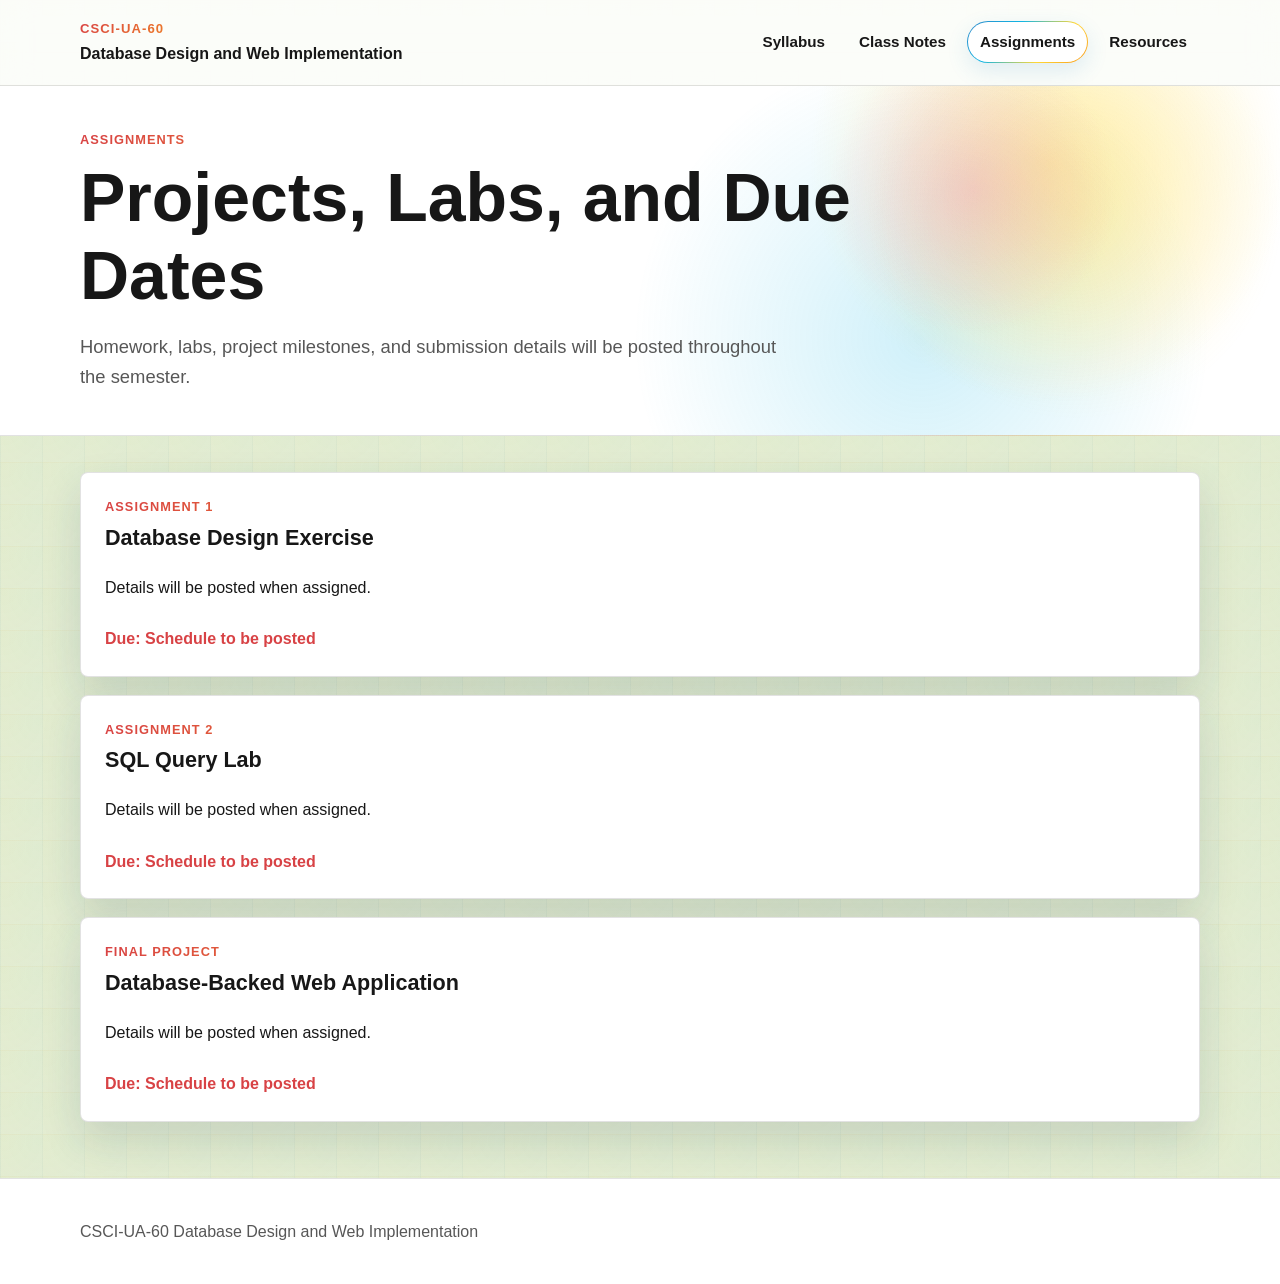
==== assignments.html @ 7123640e "Initial syllabus site" ====
<!DOCTYPE html>
<html lang="en">
<head>
  <meta charset="UTF-8">
  <meta name="viewport" content="width=device-width, initial-scale=1.0">
  <meta name="description" content="Assignments for CSCI-UA-60 Database Design and Web Implementation.">
  <title>CSCI-UA-60 | Assignments</title>
  <link rel="stylesheet" href="styles.css">
</head>
<body>
  <header class="site-header">
    <div class="container header-content">
      <a class="site-title" href="index.html">
        <span class="course-number">CSCI-UA-60</span>
        <span>Database Design and Web Implementation</span>
      </a>
      <nav class="site-nav" aria-label="Main navigation">
        <a href="index.html">Syllabus</a>
        <a href="notes.html">Class Notes</a>
        <a class="active" href="assignments.html">Assignments</a>
        <a href="resources.html">Resources</a>
      </nav>
    </div>
  </header>

  <main>
    <section class="page-heading">
      <div class="container">
        <p class="eyebrow">Assignments</p>
        <h1>Projects, Labs, and Due Dates</h1>
        <p class="intro">Homework, labs, project milestones, and submission details will be posted throughout the semester.</p>
      </div>
    </section>

    <section class="container card-list">
      <article class="panel assignment">
        <div>
          <p class="tag">Assignment 1</p>
          <h2>Database Design Exercise</h2>
        </div>
        <p>Details will be posted when assigned.</p>
        <p class="due-date">Due: Schedule to be posted</p>
      </article>
      <article class="panel assignment">
        <div>
          <p class="tag">Assignment 2</p>
          <h2>SQL Query Lab</h2>
        </div>
        <p>Details will be posted when assigned.</p>
        <p class="due-date">Due: Schedule to be posted</p>
      </article>
      <article class="panel assignment">
        <div>
          <p class="tag">Final Project</p>
          <h2>Database-Backed Web Application</h2>
        </div>
        <p>Details will be posted when assigned.</p>
        <p class="due-date">Due: Schedule to be posted</p>
      </article>
    </section>
  </main>

  <footer class="site-footer">
    <div class="container">
      <p>CSCI-UA-60 Database Design and Web Implementation</p>
    </div>
  </footer>
</body>
</html>
---- styles.css ----
:root {
  --bg: #fffaf1;
  --surface: #ffffff;
  --ink: #171717;
  --muted: #575757;
  --line: #171717;
  --blue: #2f86c7;
  --blue-dark: #1f6093;
  --yellow: #ffd736;
  --orange: #f7991c;
  --orange-dark: #b95716;
  --red: #d84245;
  --pink: #f15bb5;
  --green: #8bbb3f;
  --aqua: #11b5e4;
  --violet: #6d5dfc;
  --accent: var(--blue);
  --accent-dark: var(--blue-dark);
  --highlight: var(--orange);
  --gradient-main: linear-gradient(135deg, #2f86c7 0%, #11b5e4 34%, #ffd736 68%, #f7991c 100%);
  --gradient-warm: linear-gradient(135deg, #d84245 0%, #f7991c 46%, #ffd736 100%);
  --gradient-cool: linear-gradient(135deg, #2f86c7 0%, #11b5e4 52%, #6d5dfc 100%);
  --shadow: 0 18px 42px rgba(31, 54, 76, 0.14);
}

* {
  box-sizing: border-box;
}

body {
  margin: 0;
  min-height: 100vh;
  font-family: Arial, Helvetica, sans-serif;
  line-height: 1.6;
  color: var(--ink);
  background:
    radial-gradient(circle at 10% 10%, rgba(255, 215, 54, 0.18), transparent 24rem),
    radial-gradient(circle at 92% 18%, rgba(17, 181, 228, 0.16), transparent 22rem),
    linear-gradient(90deg, rgba(47, 134, 199, 0.06) 1px, transparent 1px),
    linear-gradient(rgba(247, 153, 28, 0.05) 1px, transparent 1px),
    var(--bg);
  background-size: 42px 42px;
}

a {
  color: var(--accent);
}

a:hover {
  color: var(--accent-dark);
}

.container {
  width: min(1120px, calc(100% - 32px));
  margin: 0 auto;
}

.site-header {
  background: rgba(255, 255, 255, 0.86);
  border-bottom: 1px solid rgba(23, 23, 23, 0.12);
  backdrop-filter: blur(14px);
}

.header-content {
  display: flex;
  align-items: center;
  justify-content: space-between;
  gap: 24px;
  padding: 18px 0;
}

.site-title {
  display: grid;
  gap: 2px;
  color: var(--ink);
  font-weight: 700;
  text-decoration: none;
}

.course-number {
  background: var(--gradient-warm);
  background-clip: text;
  color: transparent;
  -webkit-background-clip: text;
  -webkit-text-fill-color: transparent;
  font-size: 0.82rem;
  letter-spacing: 0.08em;
  text-transform: uppercase;
}

.site-nav {
  display: flex;
  flex-wrap: wrap;
  gap: 8px;
  justify-content: flex-end;
}

.site-nav a {
  border: 1px solid transparent;
  border-radius: 999px;
  color: var(--ink);
  font-size: 0.95rem;
  font-weight: 700;
  padding: 8px 12px;
  text-decoration: none;
}

.site-nav a:hover,
.site-nav a.active {
  background: linear-gradient(#ffffff, #ffffff) padding-box, var(--gradient-main) border-box;
  border-color: transparent;
  color: var(--ink);
  box-shadow: 0 8px 22px rgba(47, 134, 199, 0.14);
}

.hero,
.page-heading {
  background:
    radial-gradient(circle at var(--hero-x, 76%) var(--hero-y, 30%), rgba(241, 91, 181, 0.24), transparent 9rem),
    radial-gradient(circle at calc(var(--hero-x, 76%) + 8%) calc(var(--hero-y, 30%) + 6%), rgba(255, 215, 54, 0.20), transparent 13rem),
    radial-gradient(circle at 82% 22%, rgba(255, 215, 54, 0.34), transparent 15rem),
    radial-gradient(circle at 72% 72%, rgba(17, 181, 228, 0.20), transparent 18rem),
    #ffffff;
  border-bottom: 1px solid rgba(23, 23, 23, 0.12);
  padding: 64px 0;
}

.hero {
  overflow: hidden;
  position: relative;
}

.hero-bubble {
  border-radius: 999px;
  filter: blur(1px);
  opacity: 0.18;
  pointer-events: none;
  position: absolute;
  transform: translate3d(0, 0, 0);
  will-change: transform;
  z-index: 0;
}

.hero-bubble-large {
  background: radial-gradient(circle at 28% 30%, rgba(255, 255, 255, 0.86), transparent 22%), var(--gradient-main);
  height: 190px;
  left: 74%;
  top: 10%;
  width: 180px;
}

.hero-bubble-small {
  background: radial-gradient(circle at 32% 28%, rgba(255, 255, 255, 0.82), transparent 24%), linear-gradient(135deg, var(--pink), var(--yellow), var(--orange));
  height: 132px;
  left: 5%;
  opacity: 0.2;
  top: 58%;
  width: 120px;
}

.hero-bubble-warm {
  background: radial-gradient(circle at 30% 28%, rgba(255, 255, 255, 0.78), transparent 24%), linear-gradient(135deg, var(--yellow), var(--orange), var(--pink));
  height: 96px;
  left: 44%;
  opacity: 0.14;
  top: 18%;
  width: 96px;
}

.hero-layout::before {
  animation: sparkle-pulse 6s ease-in-out infinite;
  background: var(--gradient-main);
  clip-path: polygon(50% 0, 61% 38%, 100% 50%, 61% 62%, 50% 100%, 39% 62%, 0 50%, 39% 38%);
  content: "";
  height: 34px;
  opacity: 0.72;
  position: absolute;
  right: 36%;
  top: 8px;
  width: 34px;
}

.hero-layout {
  align-items: center;
  display: grid;
  gap: 36px;
  grid-template-columns: minmax(0, 1.2fr) minmax(280px, 0.8fr);
  position: relative;
  z-index: 1;
}

.page-heading {
  padding: 44px 0;
}

.eyebrow,
.tag {
  background: var(--gradient-warm);
  background-clip: text;
  color: transparent;
  -webkit-background-clip: text;
  -webkit-text-fill-color: transparent;
  font-size: 0.8rem;
  font-weight: 700;
  letter-spacing: 0.08em;
  margin: 0 0 8px;
  text-transform: uppercase;
}

h1,
h2 {
  line-height: 1.15;
  margin: 0;
}

h1 {
  font-size: clamp(2rem, 6vw, 4.25rem);
  letter-spacing: 0;
  max-width: 920px;
}

h2 {
  font-size: 1.35rem;
  margin-bottom: 14px;
}

.intro {
  color: var(--muted);
  font-size: 1.15rem;
  max-width: 720px;
  margin: 18px 0 0;
}

.database-graphic {
  --tilt-x: 0deg;
  --tilt-y: 0deg;
  align-items: center;
  background:
    radial-gradient(circle at 50% 50%, rgba(255, 255, 255, 0.95), rgba(255, 255, 255, 0.46)),
    linear-gradient(135deg, rgba(47, 134, 199, 0.10), rgba(255, 215, 54, 0.10));
  border: 1px solid rgba(23, 23, 23, 0.10);
  border-radius: 28px;
  box-shadow: 0 24px 70px rgba(47, 134, 199, 0.16);
  display: grid;
  gap: 20px;
  grid-template-columns: repeat(3, 1fr);
  grid-template-rows: repeat(2, 1fr);
  justify-items: center;
  min-height: 300px;
  position: relative;
  transform: perspective(900px) rotateX(var(--tilt-x)) rotateY(var(--tilt-y));
  transition: transform 220ms ease-out;
}

.database-graphic::before {
  background: linear-gradient(90deg, transparent, var(--orange-dark), var(--aqua), transparent);
  border-radius: 999px;
  content: "";
  height: 4px;
  left: 18%;
  position: absolute;
  right: 18%;
  top: 50%;
  z-index: 0;
}

.database-graphic::after {
  background: linear-gradient(var(--orange-dark), var(--yellow), var(--aqua));
  border-radius: 999px;
  content: "";
  height: 46%;
  position: absolute;
  right: 18%;
  top: 27%;
  width: 3px;
  z-index: 0;
}

.node-rdbms {
  grid-column: 1;
  grid-row: 1 / 3;
}

.database-icon {
  grid-column: 2;
  grid-row: 1 / 3;
}

.node-normalization {
  grid-column: 3;
  grid-row: 1;
}

.node-application {
  grid-column: 3;
  grid-row: 2;
}

.node-normalization::before,
.node-application::before {
  background: linear-gradient(90deg, var(--aqua), var(--orange-dark));
  border-radius: 999px;
  content: "";
  height: 3px;
  left: -28px;
  position: absolute;
  top: 50%;
  width: 28px;
  z-index: -1;
}

.flow-node {
  border: 1px solid rgba(255, 255, 255, 0.68);
  border-radius: 999px;
  box-shadow: 0 12px 32px rgba(31, 54, 76, 0.20);
  color: #ffffff;
  font-weight: 800;
  min-width: 130px;
  padding: 12px 18px;
  position: relative;
  text-align: center;
  z-index: 1;
}

.flow-node.red {
  background: var(--gradient-warm);
}

.flow-node.blue {
  background: var(--gradient-cool);
}

.flow-node.green {
  background: linear-gradient(135deg, var(--green), var(--aqua), var(--yellow));
}

.database-icon {
  align-items: center;
  background: linear-gradient(180deg, var(--yellow), var(--orange));
  border: 2px solid rgba(23, 23, 23, 0.72);
  border-radius: 50% / 16%;
  display: flex;
  flex-direction: column;
  gap: 18px;
  height: 124px;
  justify-content: center;
  position: relative;
  width: 92px;
  z-index: 1;
}

.database-icon::before,
.database-icon::after {
  background: var(--gradient-main);
  content: "";
  position: absolute;
}

.database-icon::before {
  animation: glow-breathe 5s ease-in-out infinite;
  border-radius: 999px;
  filter: blur(8px);
  inset: -16px;
  opacity: 0.45;
  z-index: -1;
}

@keyframes sparkle-pulse {
  0%,
  100% {
    opacity: 0.42;
    transform: rotate(0deg) scale(0.86);
  }

  50% {
    opacity: 0.84;
    transform: rotate(18deg) scale(1);
  }
}

@keyframes glow-breathe {
  0%,
  100% {
    opacity: 0.32;
    transform: scale(0.96);
  }

  50% {
    opacity: 0.56;
    transform: scale(1.06);
  }
}

.database-icon::after {
  clip-path: polygon(50% 0, 62% 38%, 100% 50%, 62% 62%, 50% 100%, 38% 62%, 0 50%, 38% 38%);
  height: 44px;
  right: -62px;
  top: -38px;
  width: 44px;
}

.db-top {
  background: var(--yellow);
  border: 2px solid rgba(23, 23, 23, 0.72);
  border-radius: 50%;
  height: 28px;
  left: -4px;
  position: absolute;
  right: -4px;
  top: -4px;
}

.db-line {
  border-top: 2px solid rgba(23, 23, 23, 0.56);
  display: block;
  width: 100%;
}

.cloud {
  background: linear-gradient(135deg, var(--aqua), var(--blue), var(--violet));
  border: 2px solid rgba(23, 23, 23, 0.72);
  border-radius: 999px;
  bottom: -14px;
  height: 42px;
  position: absolute;
  right: -36px;
  width: 78px;
}

.cloud::before,
.cloud::after {
  background: inherit;
  content: "";
  position: absolute;
}

.cloud::before {
  border-radius: 50% 50% 0 0;
  height: 42px;
  left: 12px;
  top: -28px;
  width: 42px;
}

.cloud::after {
  border-radius: 50% 50% 0 0;
  height: 30px;
  right: 8px;
  top: -18px;
  width: 30px;
}

.content-grid,
.card-list,
.resource-grid {
  display: grid;
  gap: 18px;
  padding: 36px 0 56px;
}

.content-grid {
  grid-template-columns: repeat(2, minmax(0, 1fr));
}

.card-list {
  grid-template-columns: 1fr;
}

.resource-grid {
  grid-template-columns: repeat(3, minmax(0, 1fr));
}

.panel {
  background: var(--surface);
  border: 1px solid rgba(23, 23, 23, 0.12);
  border-radius: 8px;
  box-shadow: var(--shadow);
  padding: 24px;
}

.panel p,
.panel ul,
.panel dl {
  margin-top: 0;
}

.panel > :last-child {
  margin-bottom: 0;
}

.details-list {
  display: grid;
  gap: 12px;
  margin-bottom: 0;
}

.details-list div {
  border-bottom: 2px solid rgba(23, 23, 23, 0.16);
  padding-bottom: 12px;
}

.details-list div:last-child {
  border-bottom: 0;
  padding-bottom: 0;
}

dt {
  color: var(--muted);
  font-size: 0.82rem;
  font-weight: 700;
  text-transform: uppercase;
}

dd {
  margin: 2px 0 0;
}

.table-wrap {
  overflow-x: auto;
}

table {
  border-collapse: collapse;
  min-width: 560px;
  width: 100%;
}

th,
td {
  border-bottom: 2px solid rgba(23, 23, 23, 0.16);
  padding: 12px;
  text-align: left;
  vertical-align: top;
}

th {
  color: var(--blue-dark);
  font-size: 0.82rem;
  text-transform: uppercase;
}

.assignment {
  display: grid;
  gap: 10px;
}

.due-date {
  color: var(--red);
  font-weight: 700;
}

.site-footer {
  background: var(--surface);
  border-top: 1px solid rgba(23, 23, 23, 0.12);
  color: var(--muted);
  padding: 24px 0;
}

@media (max-width: 760px) {
  .header-content {
    align-items: flex-start;
    flex-direction: column;
  }

  .site-nav {
    justify-content: flex-start;
    width: 100%;
  }

  .site-nav a {
    background: rgba(255, 255, 255, 0.64);
  }

  .hero,
  .page-heading {
    padding: 40px 0;
  }

  .content-grid,
  .resource-grid {
    grid-template-columns: 1fr;
  }

  .hero-layout {
    grid-template-columns: 1fr;
  }

  .database-graphic {
    grid-template-columns: repeat(2, 1fr);
    grid-template-rows: repeat(3, auto);
    min-height: 320px;
  }

  .node-rdbms {
    grid-column: 1;
    grid-row: 1;
  }

  .database-icon {
    grid-column: 2;
    grid-row: 1 / 3;
  }

  .node-normalization {
    grid-column: 1;
    grid-row: 2;
  }

  .node-application {
    grid-column: 1 / 3;
    grid-row: 3;
  }

  .database-graphic::before {
    left: 22%;
    right: 22%;
    top: 38%;
  }

  .database-graphic::after {
    height: 54%;
    right: 50%;
    top: 28%;
  }

  .panel {
    padding: 20px;
  }
}

@media (max-width: 520px) {
  .database-graphic {
    gap: 14px;
  }

  .flow-node {
    min-width: 112px;
    padding: 10px 12px;
  }

  .database-icon {
    height: 108px;
    width: 80px;
  }
}

@media (prefers-reduced-motion: reduce) {
  .hero-bubble,
  .hero-layout::before,
  .database-icon::before {
    animation: none;
  }

  .database-graphic {
    transition: none;
  }
}
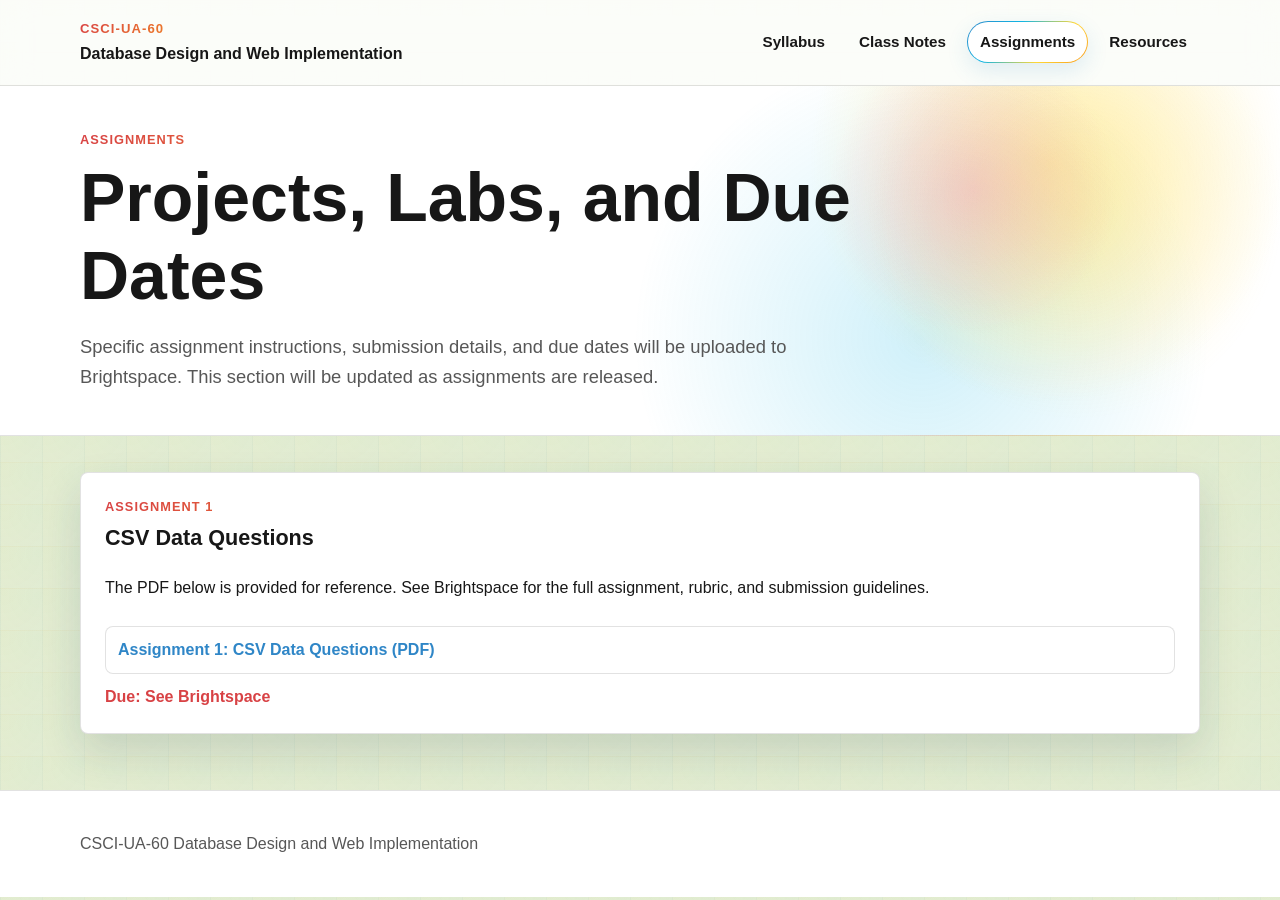
==== commit 9fbc0148: "building out weekly material" ====
--- a/assignments.html
+++ b/assignments.html
@@ -28,7 +28,7 @@
       <div class="container">
         <p class="eyebrow">Assignments</p>
         <h1>Projects, Labs, and Due Dates</h1>
-        <p class="intro">Homework, labs, project milestones, and submission details will be posted throughout the semester.</p>
+        <p class="intro">Specific assignment instructions, submission details, and due dates will be uploaded to Brightspace. This section will be updated as assignments are released.</p>
       </div>
     </section>
 
@@ -36,26 +36,13 @@
       <article class="panel assignment">
         <div>
           <p class="tag">Assignment 1</p>
-          <h2>Database Design Exercise</h2>
+          <h2>CSV Data Questions</h2>
         </div>
-        <p>Details will be posted when assigned.</p>
-        <p class="due-date">Due: Schedule to be posted</p>
-      </article>
-      <article class="panel assignment">
-        <div>
-          <p class="tag">Assignment 2</p>
-          <h2>SQL Query Lab</h2>
-        </div>
-        <p>Details will be posted when assigned.</p>
-        <p class="due-date">Due: Schedule to be posted</p>
-      </article>
-      <article class="panel assignment">
-        <div>
-          <p class="tag">Final Project</p>
-          <h2>Database-Backed Web Application</h2>
-        </div>
-        <p>Details will be posted when assigned.</p>
-        <p class="due-date">Due: Schedule to be posted</p>
+        <p>The PDF below is provided for reference. See Brightspace for the full assignment, rubric, and submission guidelines.</p>
+        <ul class="resource-list">
+          <li><a href="files/CSV_Data_Questions_Assignment.pdf">Assignment 1: CSV Data Questions (PDF)</a></li>
+        </ul>
+        <p class="due-date">Due: See Brightspace</p>
       </article>
     </section>
   </main>
--- a/styles.css
+++ b/styles.css
@@ -224,6 +224,20 @@
   margin-bottom: 14px;
 }
 
+h3 {
+  font-size: 1.05rem;
+  line-height: 1.2;
+  margin: 0 0 12px;
+}
+
+h4 {
+  color: var(--muted);
+  font-size: 0.86rem;
+  letter-spacing: 0.08em;
+  margin: 18px 0 8px;
+  text-transform: uppercase;
+}
+
 .intro {
   color: var(--muted);
   font-size: 1.15rem;
@@ -488,6 +502,63 @@
   margin-bottom: 0;
 }
 
+.note-subsection {
+  border-top: 1px solid rgba(23, 23, 23, 0.12);
+  margin-top: 18px;
+  padding-top: 18px;
+}
+
+.resource-list {
+  display: grid;
+  gap: 10px;
+  list-style: none;
+  margin: 0;
+  padding: 0;
+}
+
+.resource-list a {
+  background: rgba(255, 255, 255, 0.72);
+  border: 1px solid rgba(23, 23, 23, 0.12);
+  border-radius: 8px;
+  display: block;
+  font-weight: 700;
+  padding: 10px 12px;
+  text-decoration: none;
+}
+
+.resource-list a:hover {
+  background: linear-gradient(#ffffff, #ffffff) padding-box, var(--gradient-main) border-box;
+  border-color: transparent;
+  box-shadow: 0 10px 24px rgba(47, 134, 199, 0.12);
+}
+
+.resource-list .lecture-companions {
+  display: grid;
+  gap: 6px;
+  list-style: none;
+  margin: 8px 0 4px 16px;
+  padding: 0 0 0 12px;
+  border-left: 2px solid var(--orange);
+}
+
+.lecture-companions a {
+  background: rgba(247, 153, 28, 0.06);
+  border-color: rgba(185, 87, 22, 0.18);
+  color: var(--orange-dark);
+  font-size: 0.95rem;
+  font-weight: 400;
+  overflow-wrap: anywhere;
+  padding: 8px 12px;
+}
+
+.lecture-companions a:hover,
+.lecture-companions a:focus-visible {
+  background: rgba(247, 153, 28, 0.12);
+  border-color: var(--orange-dark);
+  color: var(--orange-dark);
+  box-shadow: none;
+}
+
 .details-list {
   display: grid;
   gap: 12px;
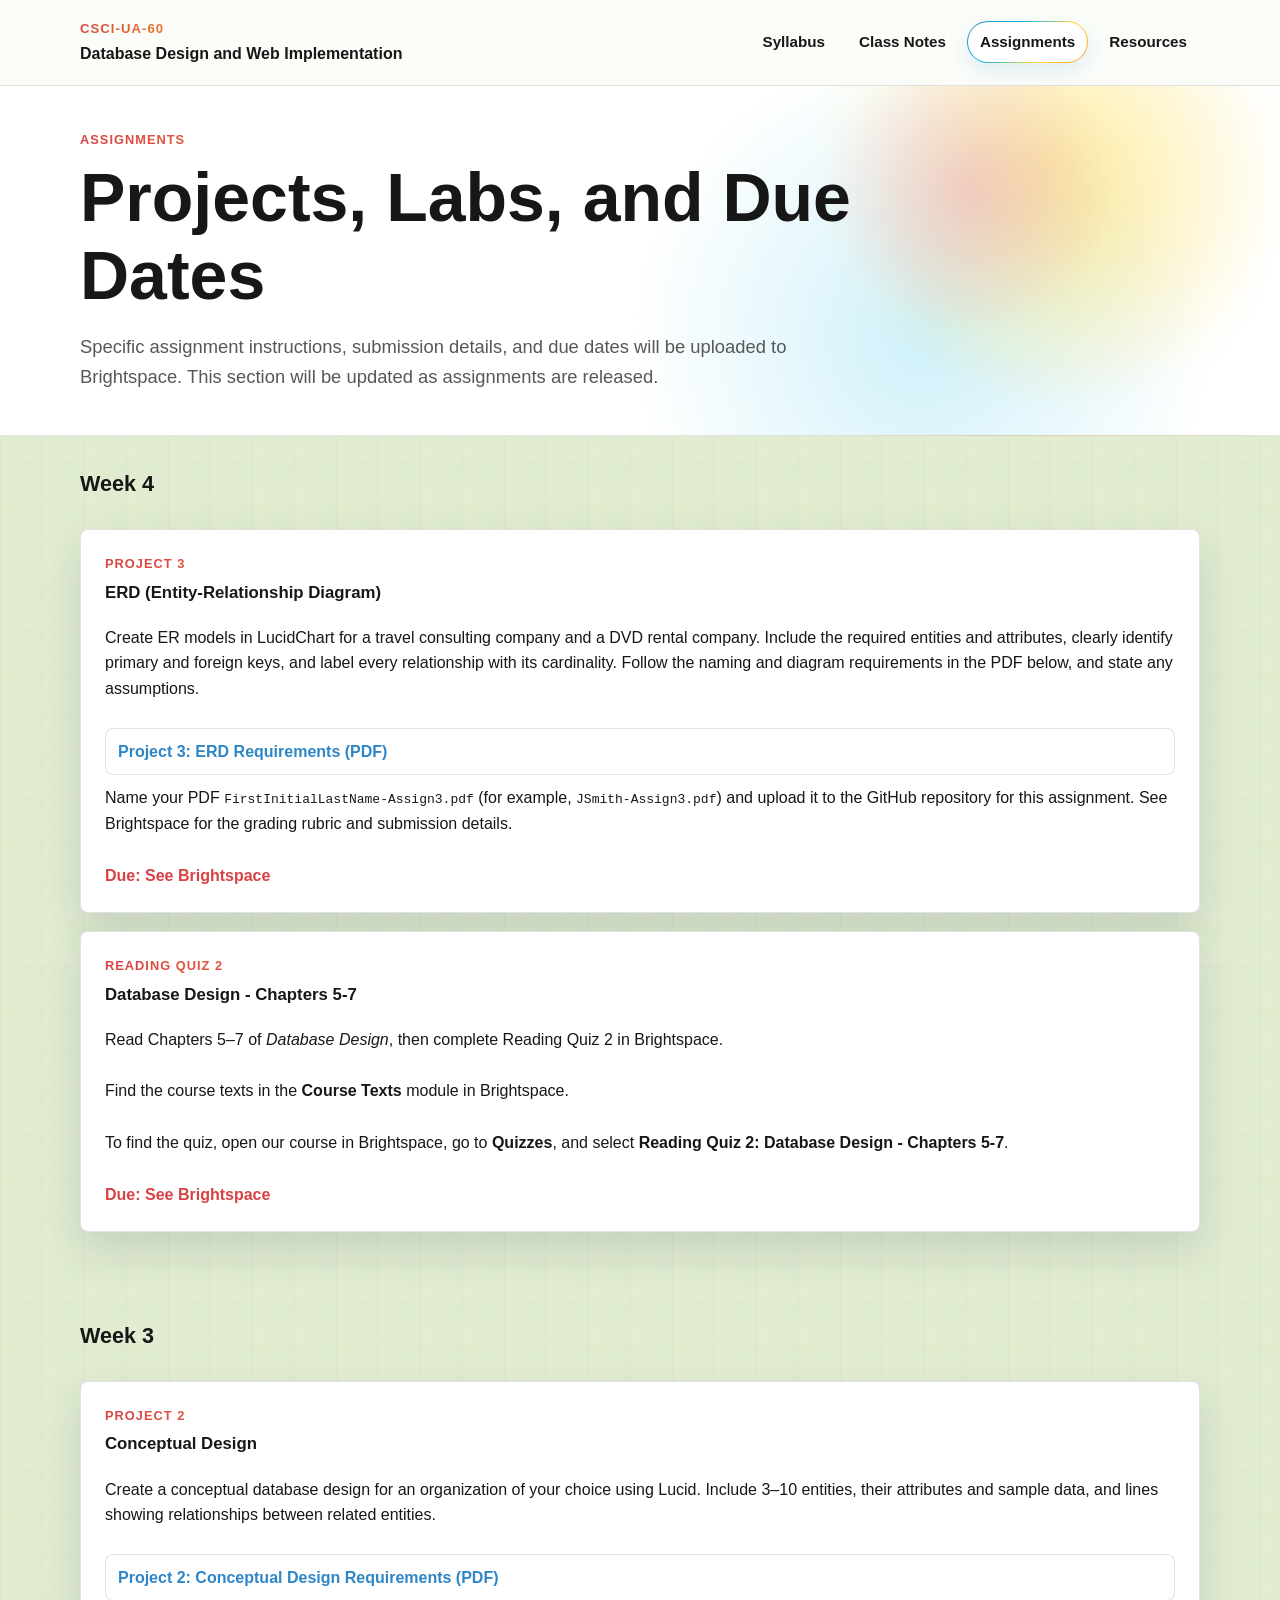
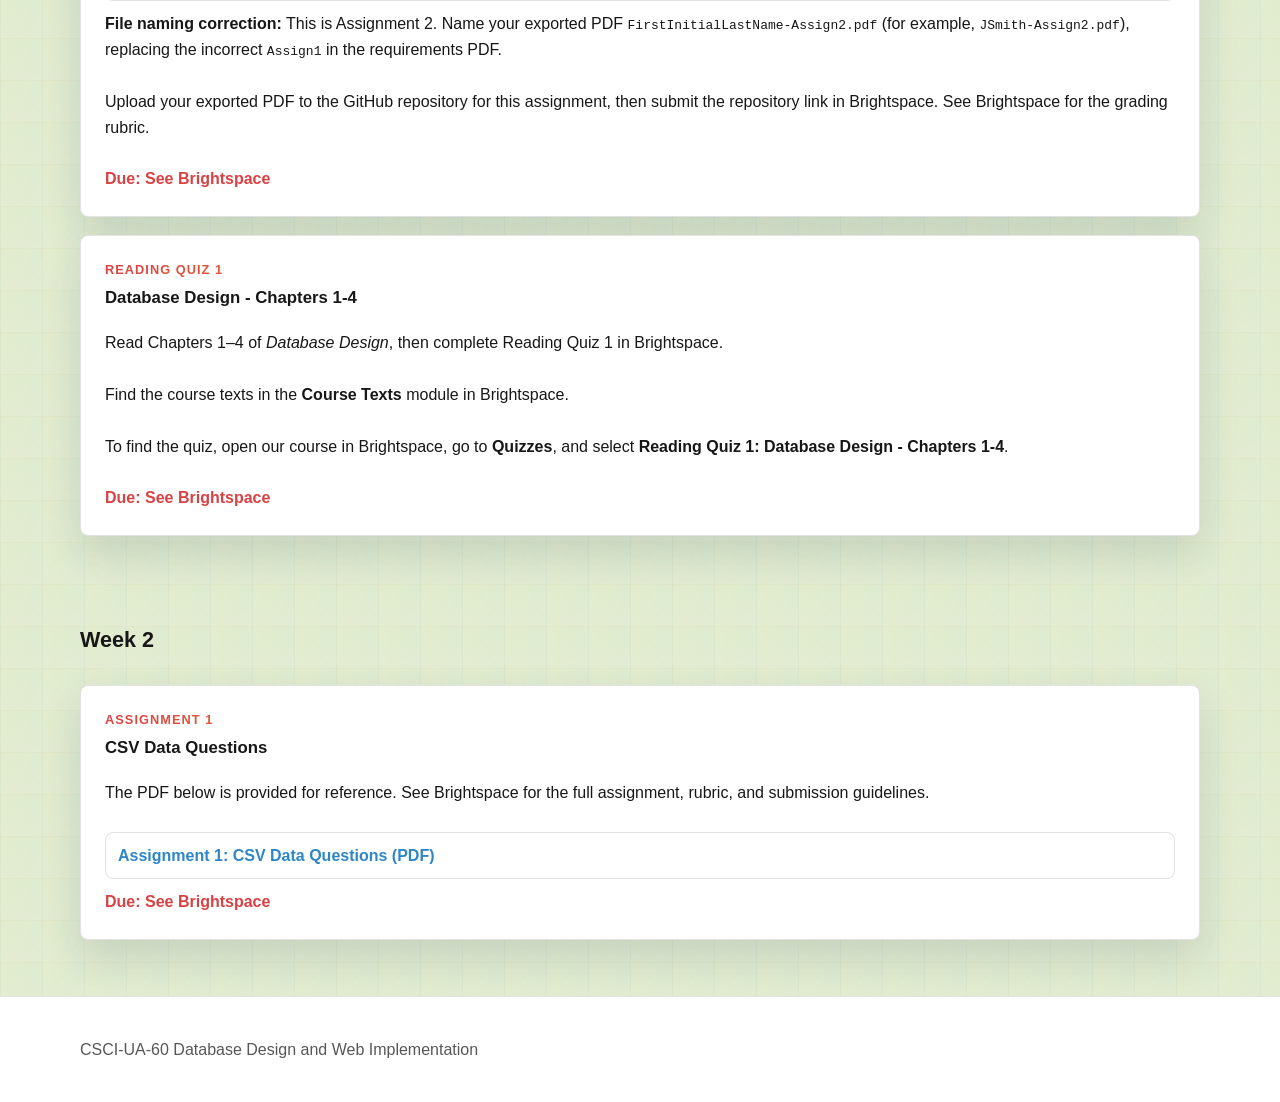
==== commit 8f89d8b8: "updated week materials" ====
--- a/assignments.html
+++ b/assignments.html
@@ -32,11 +32,68 @@
       </div>
     </section>
 
-    <section class="container card-list">
+    <section class="container card-list" aria-labelledby="week-4-heading">
+      <h2 id="week-4-heading">Week 4</h2>
+      <article class="panel assignment">
+        <div>
+          <p class="tag">Project 3</p>
+          <h3>ERD (Entity-Relationship Diagram)</h3>
+        </div>
+        <p>Create ER models in LucidChart for a travel consulting company and a DVD rental company. Include the required entities and attributes, clearly identify primary and foreign keys, and label every relationship with its cardinality. Follow the naming and diagram requirements in the PDF below, and state any assumptions.</p>
+        <ul class="resource-list">
+          <li><a href="files/Assignment3Requirements.pdf">Project 3: ERD Requirements (PDF)</a></li>
+        </ul>
+        <p>Name your PDF <code>FirstInitialLastName-Assign3.pdf</code> (for example, <code>JSmith-Assign3.pdf</code>) and upload it to the GitHub repository for this assignment. See Brightspace for the grading rubric and submission details.</p>
+        <p class="due-date">Due: See Brightspace</p>
+      </article>
+
+      <article class="panel assignment">
+        <div>
+          <p class="tag">Reading Quiz 2</p>
+          <h3>Database Design - Chapters 5-7</h3>
+        </div>
+        <p>Read Chapters 5–7 of <cite>Database Design</cite>, then complete Reading Quiz 2 in Brightspace.</p>
+        <p>Find the course texts in the <strong>Course Texts</strong> module in Brightspace.</p>
+        <p>To find the quiz, open our course in Brightspace, go to <strong>Quizzes</strong>, and select <strong>Reading Quiz 2: Database Design - Chapters 5-7</strong>.</p>
+        <p class="due-date">Due: See Brightspace</p>
+      </article>
+    </section>
+
+    <section class="container card-list" aria-labelledby="week-3-heading">
+      <h2 id="week-3-heading">Week 3</h2>
+      <article class="panel assignment">
+        <div>
+          <p class="tag">Project 2</p>
+          <h3>Conceptual Design</h3>
+        </div>
+        <p>Create a conceptual database design for an organization of your choice using Lucid. Include 3–10 entities, their attributes and sample data, and lines showing relationships between related entities.</p>
+        <ul class="resource-list">
+          <li><a href="files/Assignment2Requirements.pdf">Project 2: Conceptual Design Requirements (PDF)</a></li>
+        </ul>
+        <p><strong>File naming correction:</strong> This is Assignment 2. Name your exported PDF <code>FirstInitialLastName-Assign2.pdf</code> (for example, <code>JSmith-Assign2.pdf</code>), replacing the incorrect <code>Assign1</code> in the requirements PDF.</p>
+        <p>Upload your exported PDF to the GitHub repository for this assignment, then submit the repository link in Brightspace. See Brightspace for the grading rubric.</p>
+        <p class="due-date">Due: See Brightspace</p>
+      </article>
+
+      <article class="panel assignment">
+        <div>
+          <p class="tag">Reading Quiz 1</p>
+          <h3>Database Design - Chapters 1-4</h3>
+        </div>
+        <p>Read Chapters 1–4 of <cite>Database Design</cite>, then complete Reading Quiz 1 in Brightspace.</p>
+        <p>Find the course texts in the <strong>Course Texts</strong> module in Brightspace.</p>
+        <p>To find the quiz, open our course in Brightspace, go to <strong>Quizzes</strong>, and select <strong>Reading Quiz 1: Database Design - Chapters 1-4</strong>.</p>
+        <p class="due-date">Due: See Brightspace</p>
+      </article>
+
+    </section>
+
+    <section class="container card-list" aria-labelledby="week-2-heading">
+      <h2 id="week-2-heading">Week 2</h2>
       <article class="panel assignment">
         <div>
           <p class="tag">Assignment 1</p>
-          <h2>CSV Data Questions</h2>
+          <h3>CSV Data Questions</h3>
         </div>
         <p>The PDF below is provided for reference. See Brightspace for the full assignment, rubric, and submission guidelines.</p>
         <ul class="resource-list">
--- a/styles.css
+++ b/styles.css
@@ -508,6 +508,49 @@
   padding-top: 18px;
 }
 
+.sql-cheatsheet {
+  min-width: 0;
+  margin: 24px 0;
+  padding: clamp(12px, 3vw, 24px);
+  border: 1px solid rgba(47, 134, 199, 0.25);
+  border-radius: 8px;
+  background: rgba(47, 134, 199, 0.04);
+}
+
+.sql-example h3 {
+  margin: 20px 0 8px;
+  font-size: 1rem;
+}
+
+.sql-example pre {
+  max-width: 100%;
+  overflow-x: auto;
+  padding: 14px;
+  border-radius: 6px;
+  background: #172b3a;
+  color: #ffffff;
+  font-size: 0.9rem;
+  line-height: 1.6;
+  white-space: pre-wrap;
+  overflow-wrap: anywhere;
+}
+
+.note-figure {
+  margin: 20px 0;
+}
+
+.note-figure img {
+  display: block;
+  max-width: 100%;
+  height: auto;
+}
+
+.note-figure figcaption {
+  margin-top: 8px;
+  color: var(--muted);
+  font-size: 0.95rem;
+}
+
 .resource-list {
   display: grid;
   gap: 10px;
@@ -726,3 +769,8 @@
     transition: none;
   }
 }
+
+.sql-command-list dt {
+  color: var(--orange-dark);
+  font-weight: 700;
+}
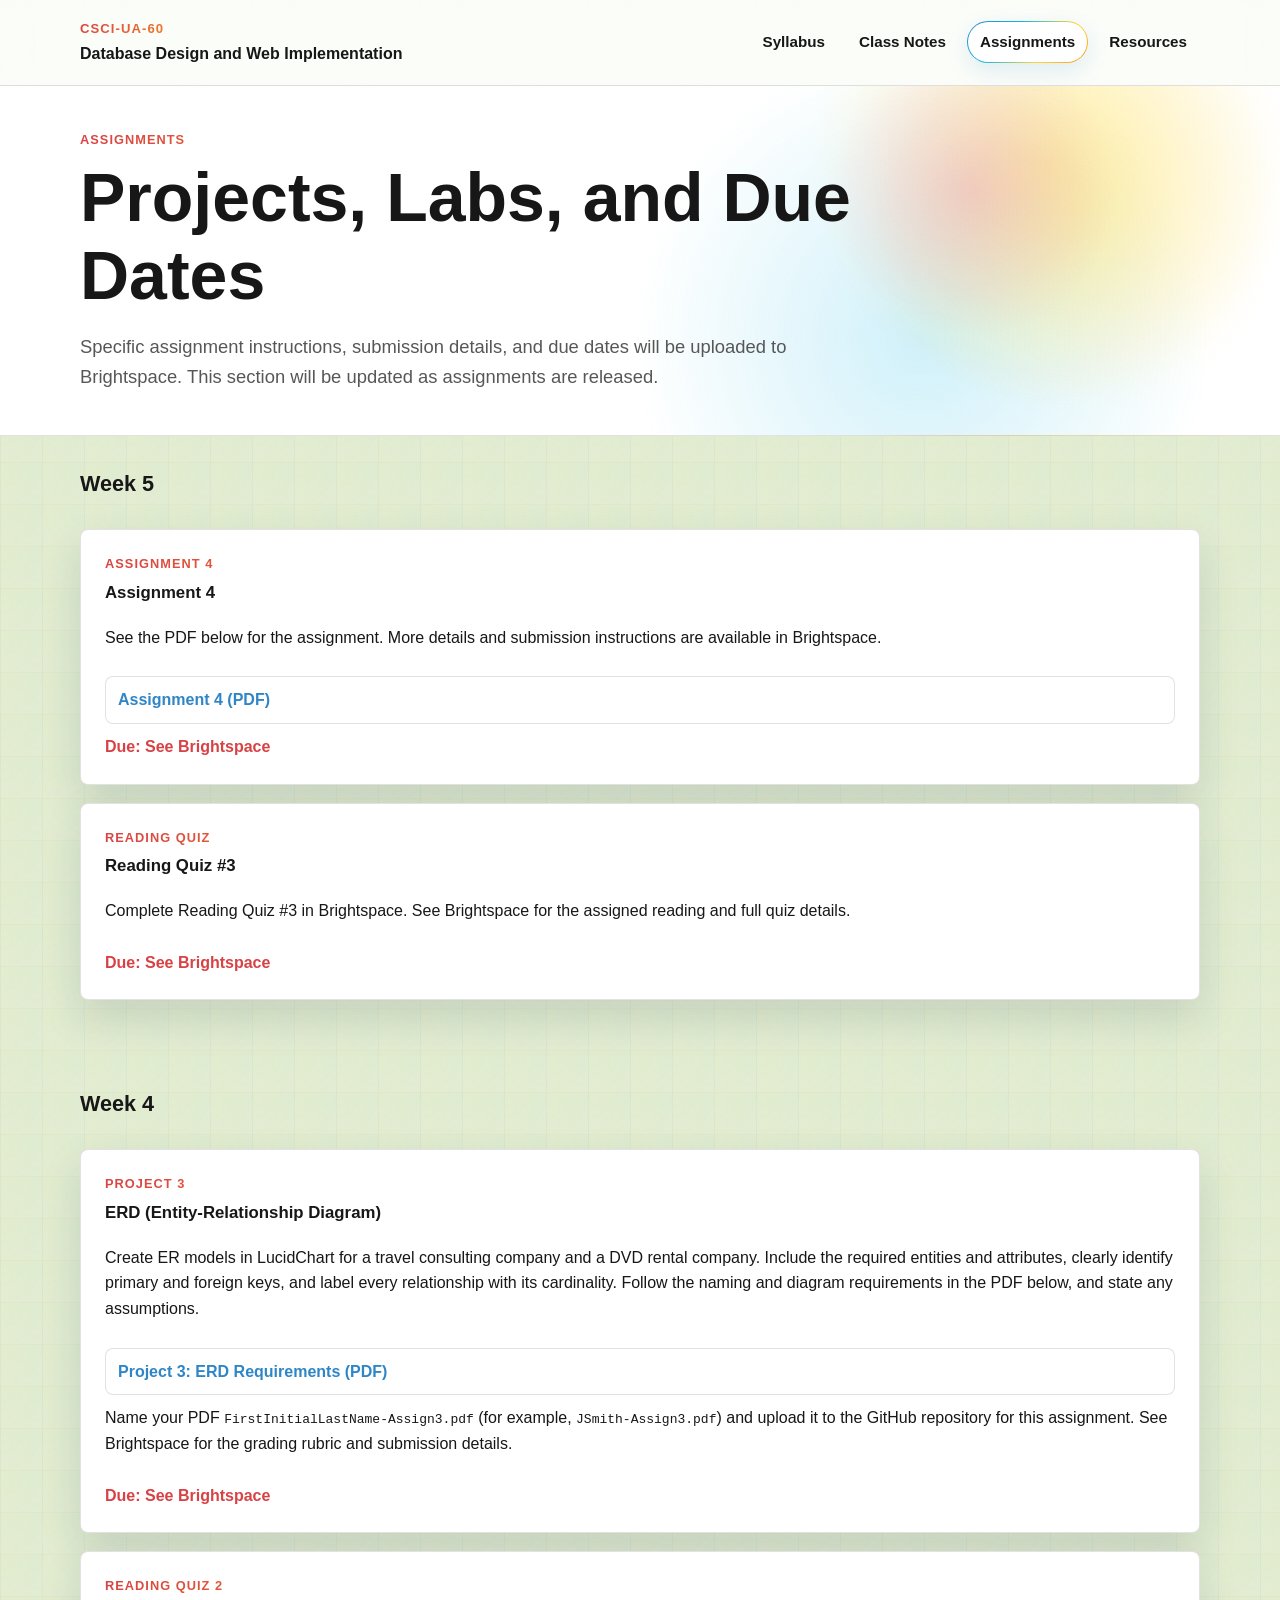
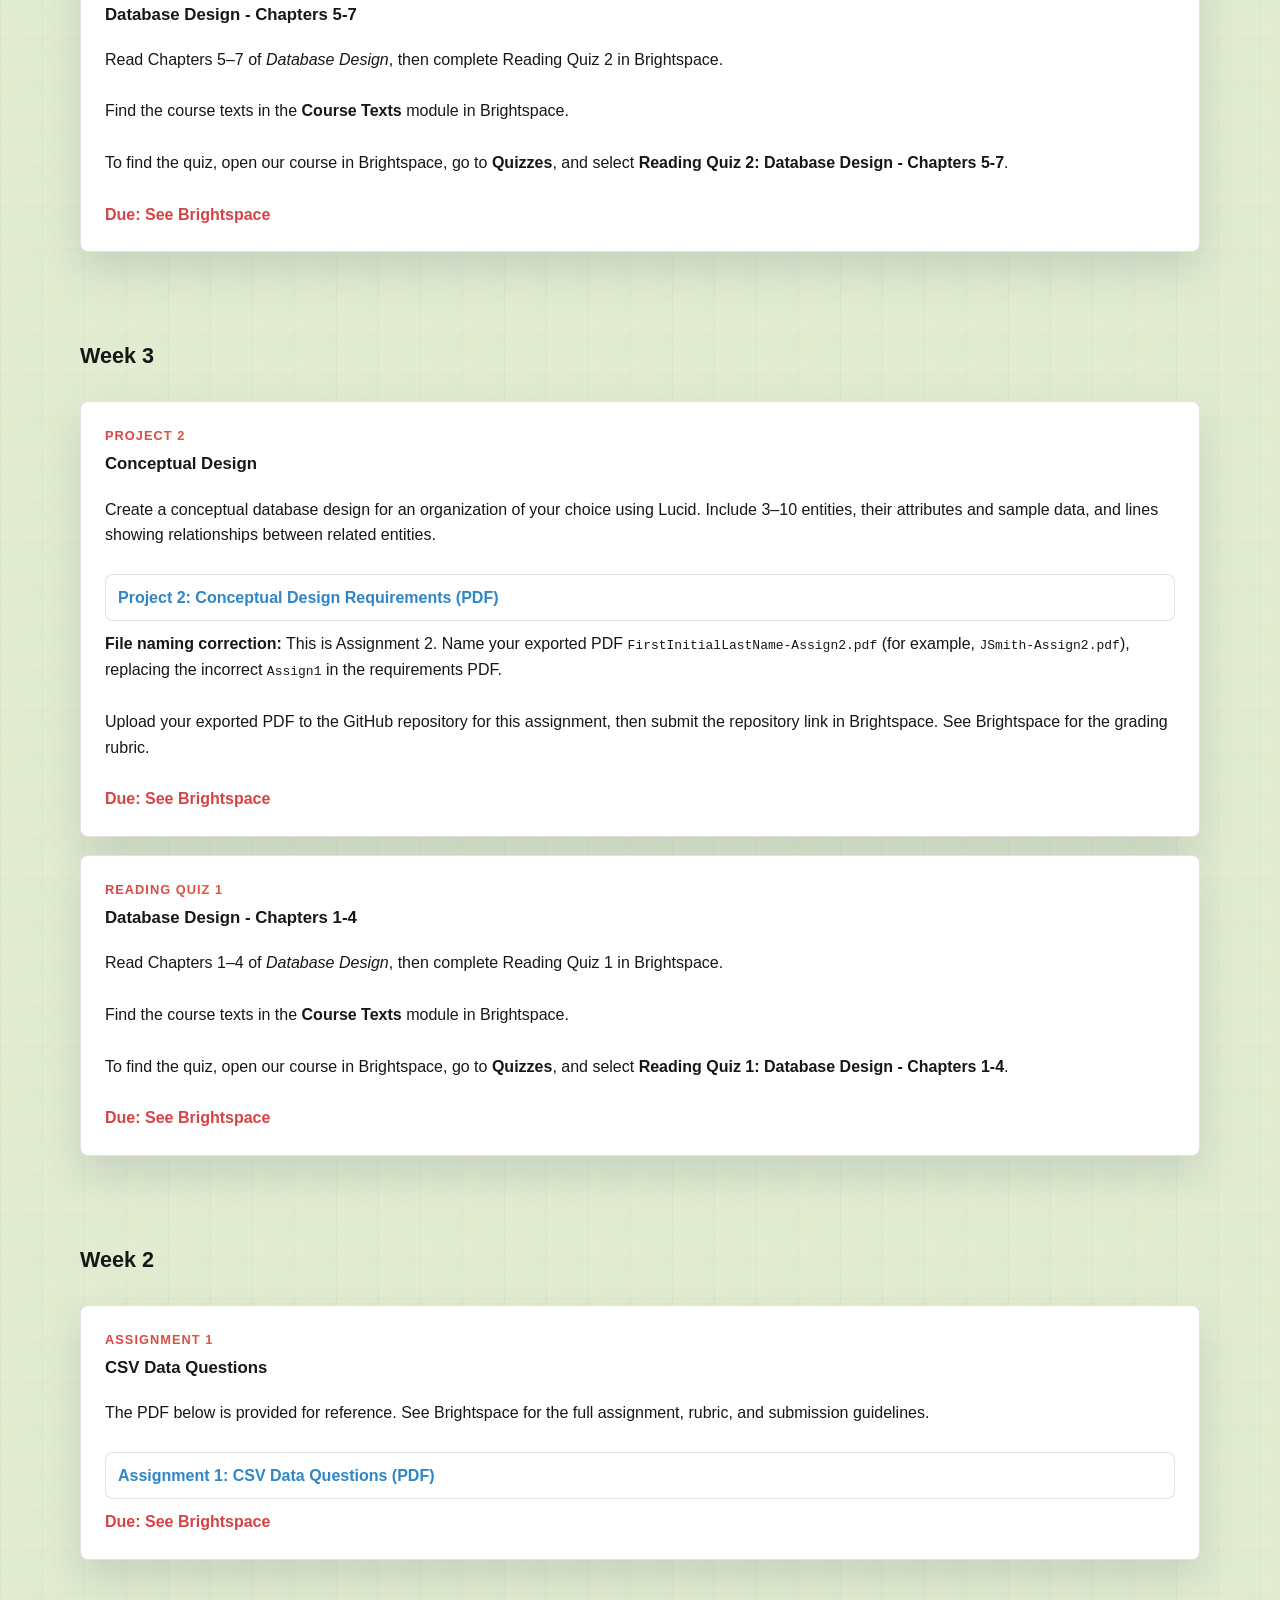
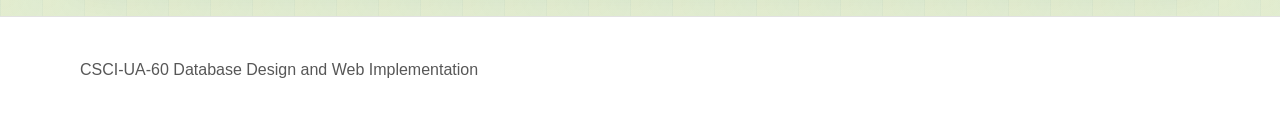
==== commit d5bd4938: "updated week materials" ====
--- a/assignments.html
+++ b/assignments.html
@@ -30,6 +30,30 @@
         <h1>Projects, Labs, and Due Dates</h1>
         <p class="intro">Specific assignment instructions, submission details, and due dates will be uploaded to Brightspace. This section will be updated as assignments are released.</p>
       </div>
+    </section>
+
+    <section class="container card-list" aria-labelledby="week-5-heading">
+      <h2 id="week-5-heading">Week 5</h2>
+      <article class="panel assignment">
+        <div>
+          <p class="tag">Assignment 4</p>
+          <h3>Assignment 4</h3>
+        </div>
+        <p>See the PDF below for the assignment. More details and submission instructions are available in Brightspace.</p>
+        <ul class="resource-list">
+          <li><a href="files/Assignment4.pdf" target="_blank" rel="noopener noreferrer">Assignment 4 (PDF)</a></li>
+        </ul>
+        <p class="due-date">Due: See Brightspace</p>
+      </article>
+
+      <article class="panel assignment">
+        <div>
+          <p class="tag">Reading Quiz</p>
+          <h3>Reading Quiz #3</h3>
+        </div>
+        <p>Complete Reading Quiz #3 in Brightspace. See Brightspace for the assigned reading and full quiz details.</p>
+        <p class="due-date">Due: See Brightspace</p>
+      </article>
     </section>
 
     <section class="container card-list" aria-labelledby="week-4-heading">
--- a/styles.css
+++ b/styles.css
@@ -502,6 +502,51 @@
   margin-bottom: 0;
 }
 
+.exam-notice {
+  margin-top: 24px;
+  padding: 20px 24px;
+  border: 4px solid transparent;
+  border-radius: 12px;
+  background: linear-gradient(rgba(255, 255, 255, 0.9), rgba(255, 255, 255, 0.9)) padding-box,
+    var(--gradient-main) border-box;
+  background-size: 100% 100%, 300% 300%;
+  box-shadow: 0 8px 28px rgba(47, 134, 199, 0.18);
+  animation: exam-gradient-flow 3s linear infinite alternate;
+  color: var(--ink);
+}
+
+@keyframes exam-gradient-flow {
+  from {
+    background-position: 0 0, 0% 50%;
+  }
+  to {
+    background-position: 0 0, 100% 50%;
+  }
+}
+
+@media (prefers-reduced-motion: reduce) {
+  .exam-notice {
+    animation: none;
+    background-position: 0 0, 50% 50%;
+  }
+}
+
+.exam-notice h2 {
+  margin: 0 0 8px;
+  color: var(--orange-dark);
+  font-size: 1.1rem;
+}
+
+.exam-notice p {
+  margin: 0;
+}
+
+.exam-notice .exam-notice-date {
+  margin-bottom: 8px;
+  font-size: clamp(1.25rem, 3vw, 1.7rem);
+  font-weight: 700;
+}
+
 .note-subsection {
   border-top: 1px solid rgba(23, 23, 23, 0.12);
   margin-top: 18px;
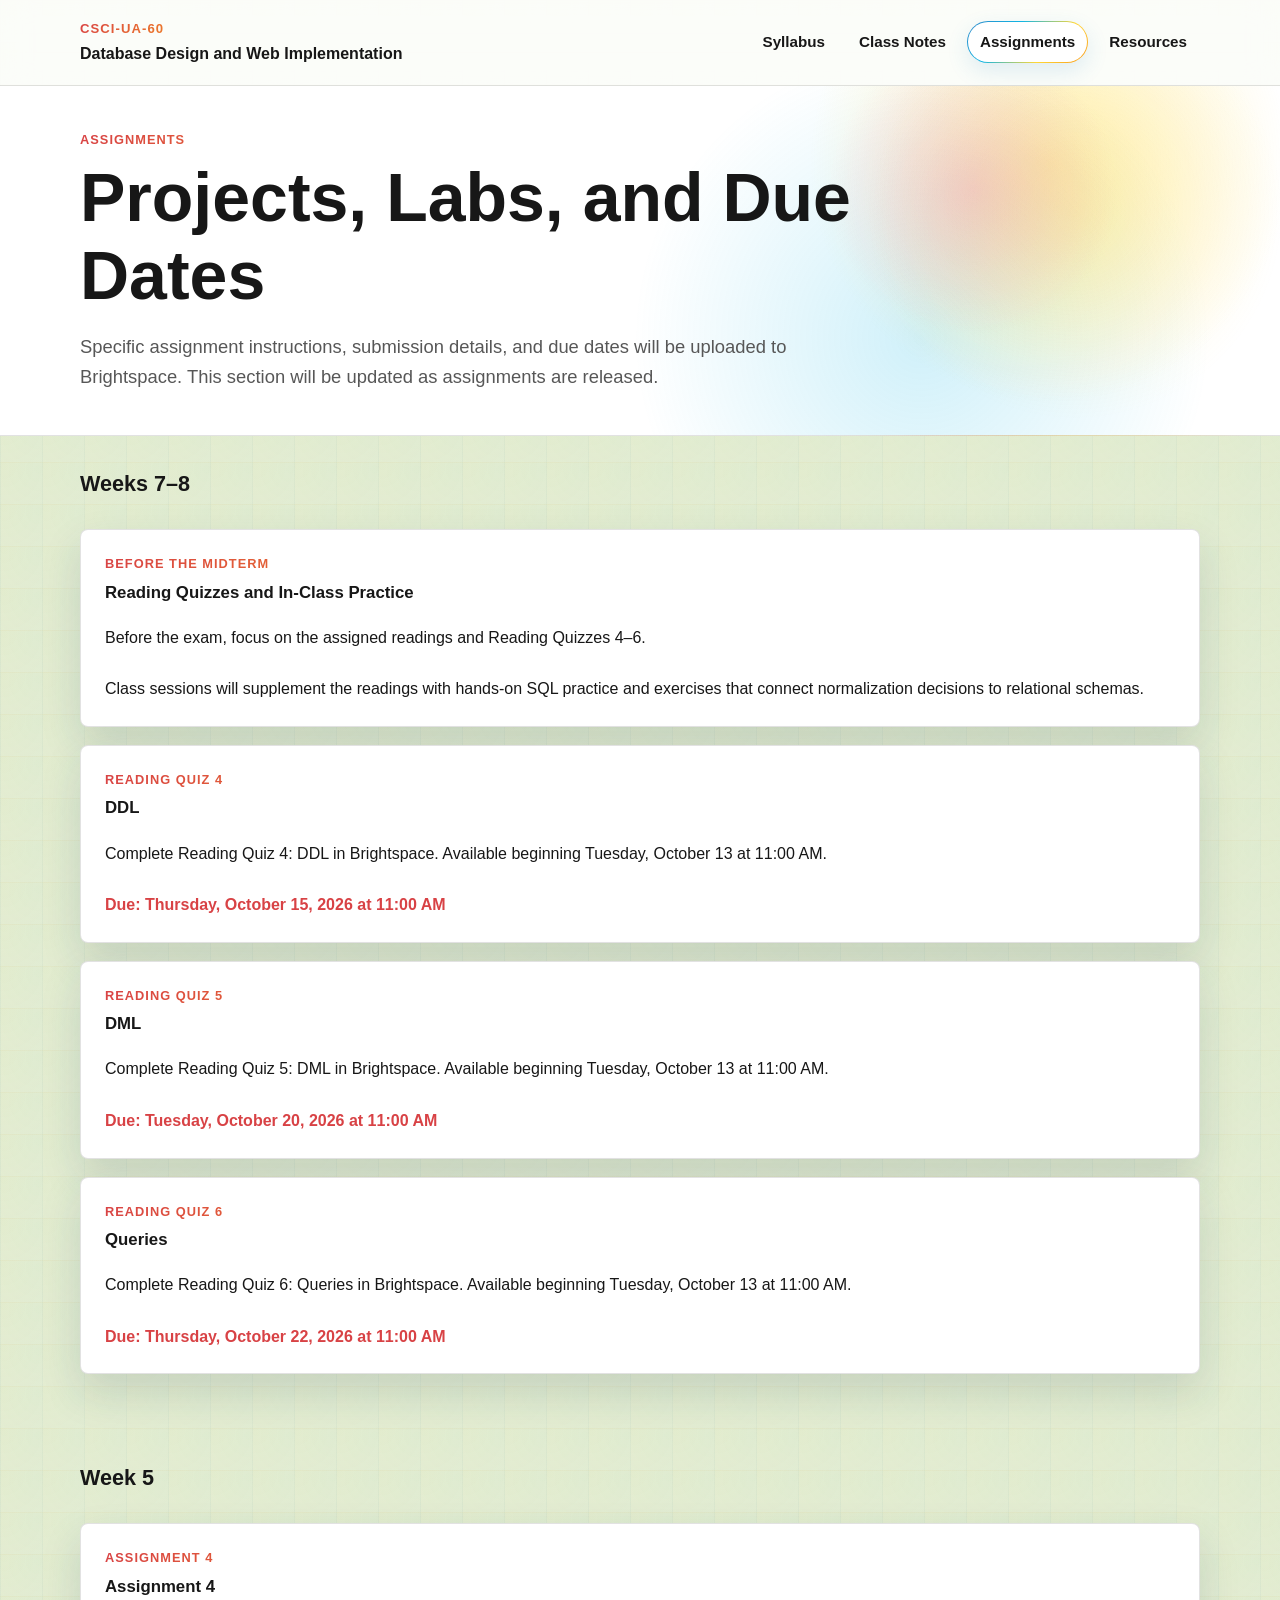
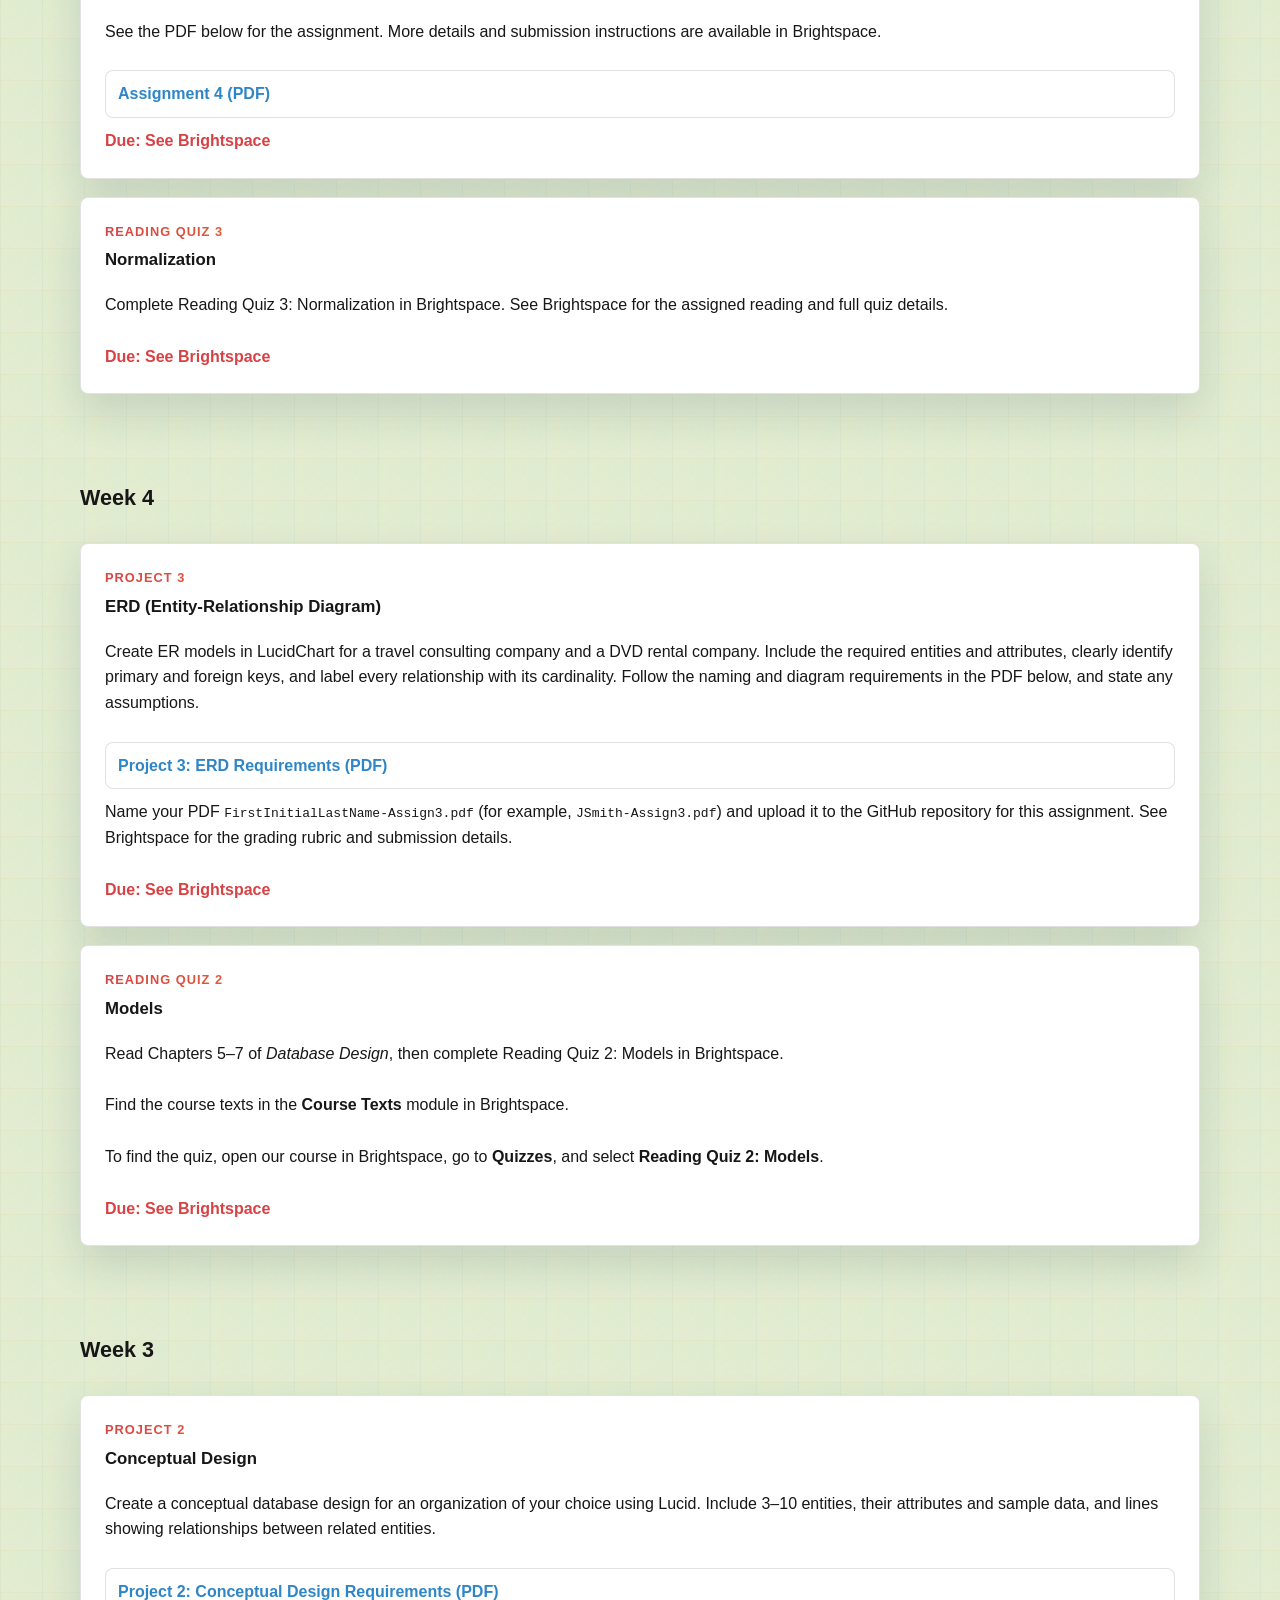
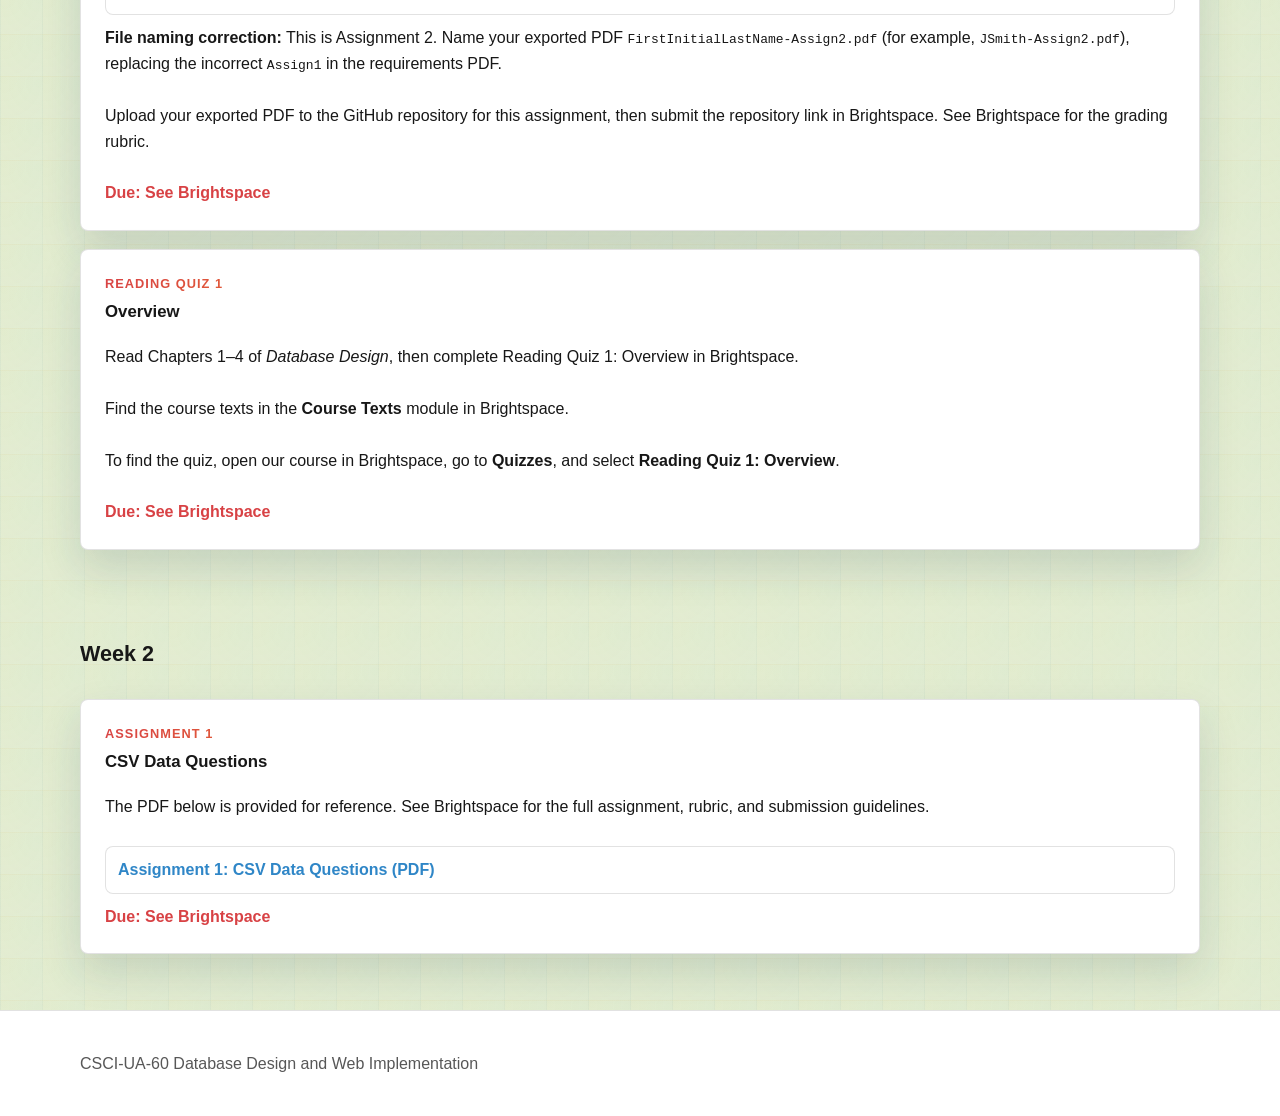
==== commit a1b32e3e: "Update pre-midterm coursework plan" ====
--- a/assignments.html
+++ b/assignments.html
@@ -32,6 +32,45 @@
       </div>
     </section>
 
+    <section class="container card-list" aria-labelledby="weeks-7-8-heading">
+      <h2 id="weeks-7-8-heading">Weeks 7–8</h2>
+      <article class="panel assignment">
+        <div>
+          <p class="tag">Before the Midterm</p>
+          <h3>Reading Quizzes and In-Class Practice</h3>
+        </div>
+        <p>Before the exam, focus on the assigned readings and Reading Quizzes 4–6.</p>
+        <p>Class sessions will supplement the readings with hands-on SQL practice and exercises that connect normalization decisions to relational schemas.</p>
+      </article>
+
+      <article class="panel assignment">
+        <div>
+          <p class="tag">Reading Quiz 4</p>
+          <h3>DDL</h3>
+        </div>
+        <p>Complete Reading Quiz 4: DDL in Brightspace. Available beginning <time datetime="2026-10-13T11:00:00-04:00">Tuesday, October 13 at 11:00 AM</time>.</p>
+        <p class="due-date">Due: <time datetime="2026-10-15T11:00:00-04:00">Thursday, October 15, 2026 at 11:00 AM</time></p>
+      </article>
+
+      <article class="panel assignment">
+        <div>
+          <p class="tag">Reading Quiz 5</p>
+          <h3>DML</h3>
+        </div>
+        <p>Complete Reading Quiz 5: DML in Brightspace. Available beginning <time datetime="2026-10-13T11:00:00-04:00">Tuesday, October 13 at 11:00 AM</time>.</p>
+        <p class="due-date">Due: <time datetime="2026-10-20T11:00:00-04:00">Tuesday, October 20, 2026 at 11:00 AM</time></p>
+      </article>
+
+      <article class="panel assignment">
+        <div>
+          <p class="tag">Reading Quiz 6</p>
+          <h3>Queries</h3>
+        </div>
+        <p>Complete Reading Quiz 6: Queries in Brightspace. Available beginning <time datetime="2026-10-13T11:00:00-04:00">Tuesday, October 13 at 11:00 AM</time>.</p>
+        <p class="due-date">Due: <time datetime="2026-10-22T11:00:00-04:00">Thursday, October 22, 2026 at 11:00 AM</time></p>
+      </article>
+    </section>
+
     <section class="container card-list" aria-labelledby="week-5-heading">
       <h2 id="week-5-heading">Week 5</h2>
       <article class="panel assignment">
@@ -48,10 +87,10 @@
 
       <article class="panel assignment">
         <div>
-          <p class="tag">Reading Quiz</p>
-          <h3>Reading Quiz #3</h3>
+          <p class="tag">Reading Quiz 3</p>
+          <h3>Normalization</h3>
         </div>
-        <p>Complete Reading Quiz #3 in Brightspace. See Brightspace for the assigned reading and full quiz details.</p>
+        <p>Complete Reading Quiz 3: Normalization in Brightspace. See Brightspace for the assigned reading and full quiz details.</p>
         <p class="due-date">Due: See Brightspace</p>
       </article>
     </section>
@@ -74,11 +113,11 @@
       <article class="panel assignment">
         <div>
           <p class="tag">Reading Quiz 2</p>
-          <h3>Database Design - Chapters 5-7</h3>
+          <h3>Models</h3>
         </div>
-        <p>Read Chapters 5–7 of <cite>Database Design</cite>, then complete Reading Quiz 2 in Brightspace.</p>
+        <p>Read Chapters 5–7 of <cite>Database Design</cite>, then complete Reading Quiz 2: Models in Brightspace.</p>
         <p>Find the course texts in the <strong>Course Texts</strong> module in Brightspace.</p>
-        <p>To find the quiz, open our course in Brightspace, go to <strong>Quizzes</strong>, and select <strong>Reading Quiz 2: Database Design - Chapters 5-7</strong>.</p>
+        <p>To find the quiz, open our course in Brightspace, go to <strong>Quizzes</strong>, and select <strong>Reading Quiz 2: Models</strong>.</p>
         <p class="due-date">Due: See Brightspace</p>
       </article>
     </section>
@@ -102,11 +141,11 @@
       <article class="panel assignment">
         <div>
           <p class="tag">Reading Quiz 1</p>
-          <h3>Database Design - Chapters 1-4</h3>
+          <h3>Overview</h3>
         </div>
-        <p>Read Chapters 1–4 of <cite>Database Design</cite>, then complete Reading Quiz 1 in Brightspace.</p>
+        <p>Read Chapters 1–4 of <cite>Database Design</cite>, then complete Reading Quiz 1: Overview in Brightspace.</p>
         <p>Find the course texts in the <strong>Course Texts</strong> module in Brightspace.</p>
-        <p>To find the quiz, open our course in Brightspace, go to <strong>Quizzes</strong>, and select <strong>Reading Quiz 1: Database Design - Chapters 1-4</strong>.</p>
+        <p>To find the quiz, open our course in Brightspace, go to <strong>Quizzes</strong>, and select <strong>Reading Quiz 1: Overview</strong>.</p>
         <p class="due-date">Due: See Brightspace</p>
       </article>
 
--- a/styles.css
+++ b/styles.css
@@ -503,6 +503,9 @@
 }
 
 .exam-notice {
+  position: relative;
+  isolation: isolate;
+  overflow: hidden;
   margin-top: 24px;
   padding: 20px 24px;
   border: 4px solid transparent;
@@ -513,6 +516,24 @@
   box-shadow: 0 8px 28px rgba(47, 134, 199, 0.18);
   animation: exam-gradient-flow 3s linear infinite alternate;
   color: var(--ink);
+  transform: perspective(1000px) rotateX(var(--exam-tilt-x, 0deg)) rotateY(var(--exam-tilt-y, 0deg));
+  transition: transform 180ms ease-out;
+}
+
+.exam-notice::before {
+  content: "";
+  position: absolute;
+  inset: 0;
+  z-index: -1;
+  pointer-events: none;
+  background: radial-gradient(circle at var(--exam-x, 50%) var(--exam-y, 50%), rgba(17, 181, 228, 0.22), transparent 12rem),
+    radial-gradient(circle at calc(var(--exam-x, 50%) + 12%) var(--exam-y, 50%), rgba(255, 215, 54, 0.25), transparent 15rem);
+  opacity: 0;
+  transition: opacity 200ms ease-out;
+}
+
+.exam-notice.is-pointer-active::before {
+  opacity: 1;
 }
 
 @keyframes exam-gradient-flow {
@@ -528,6 +549,12 @@
   .exam-notice {
     animation: none;
     background-position: 0 0, 50% 50%;
+    transform: none;
+    transition: none;
+  }
+
+  .exam-notice::before {
+    display: none;
   }
 }
 
@@ -596,6 +623,35 @@
   font-size: 0.95rem;
 }
 
+.answer-key-hint {
+  margin-bottom: 8px;
+}
+
+.answer-key-reveal {
+  margin: 0;
+  padding: 14px;
+  border: 1px dashed var(--line);
+  border-radius: 6px;
+  background: #172b3a;
+  color: #172b3a;
+  user-select: text;
+}
+
+.answer-key-reveal a {
+  color: inherit;
+  text-decoration: none;
+}
+
+.answer-key-reveal::selection,
+.answer-key-reveal a::selection {
+  background: #f4d35e;
+  color: #172b3a;
+}
+
+.answer-key-reveal:focus-within {
+  color: #ffffff;
+}
+
 .resource-list {
   display: grid;
   gap: 10px;
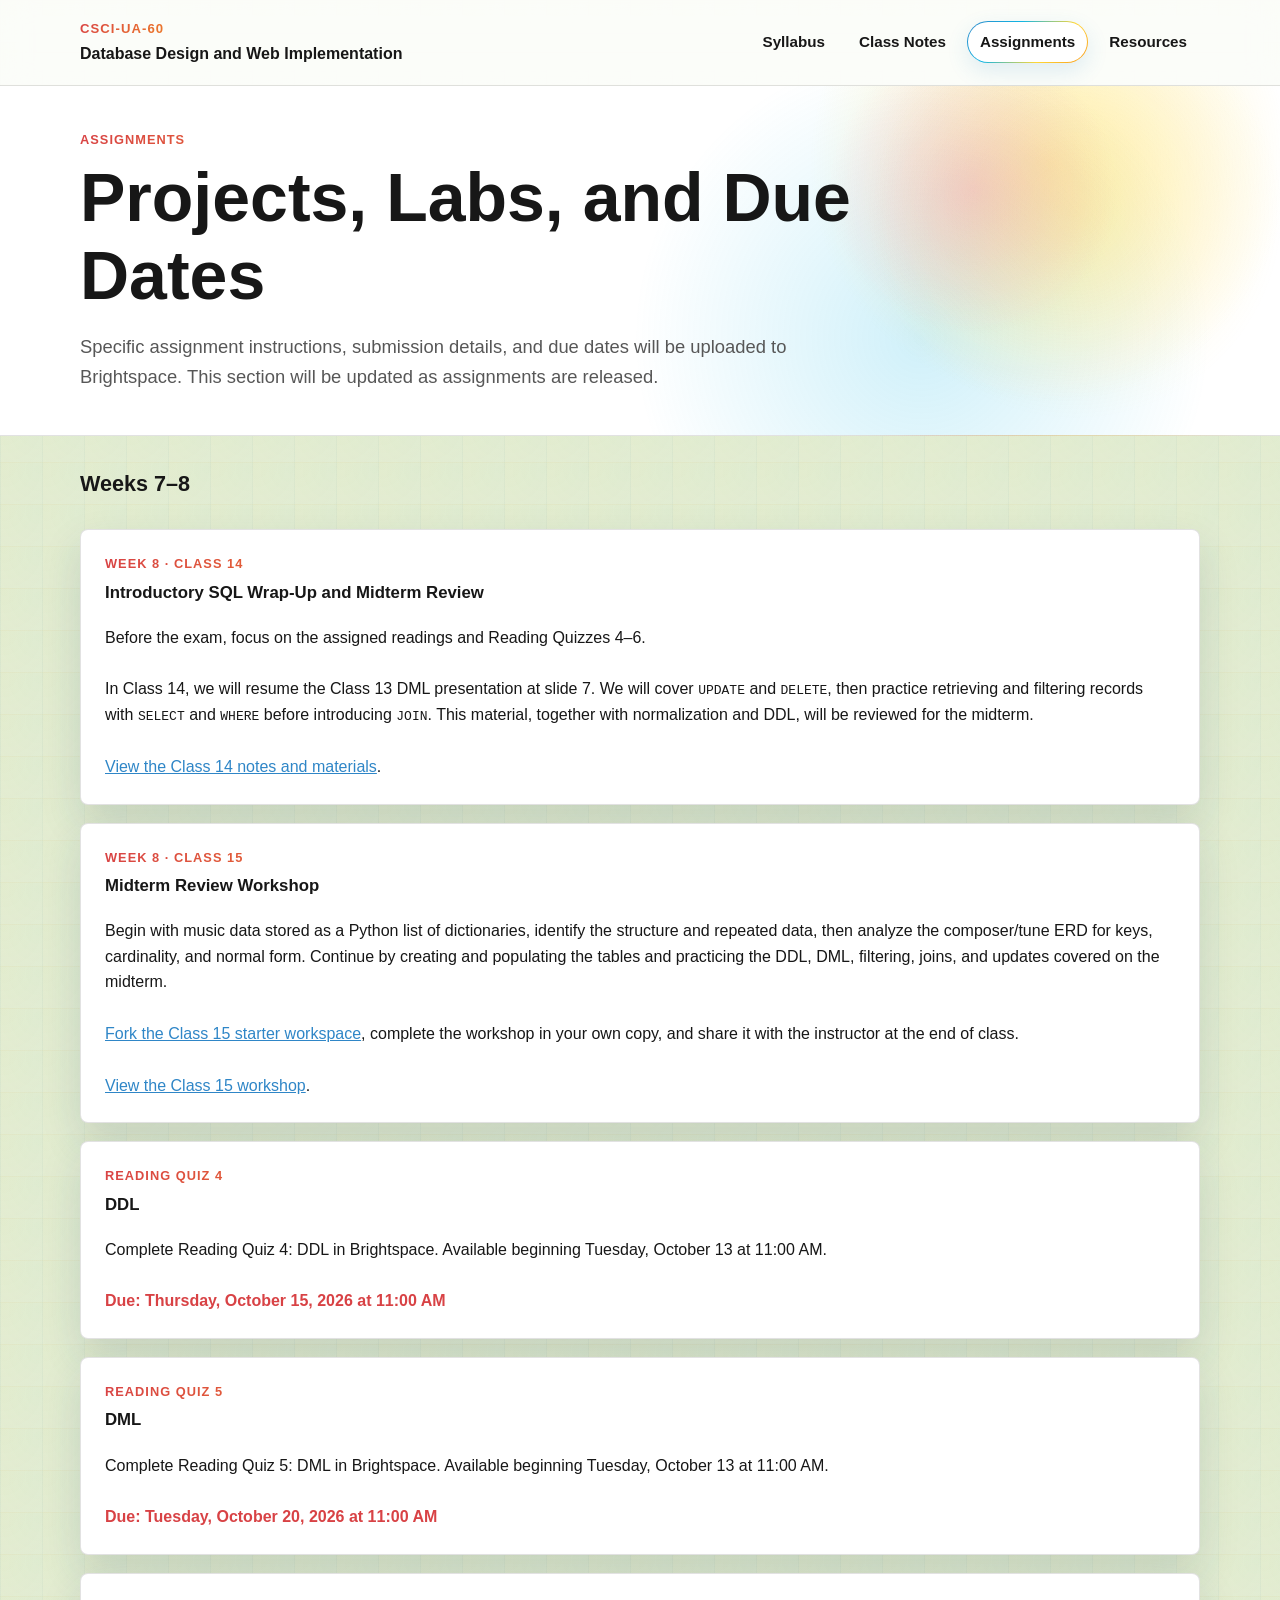
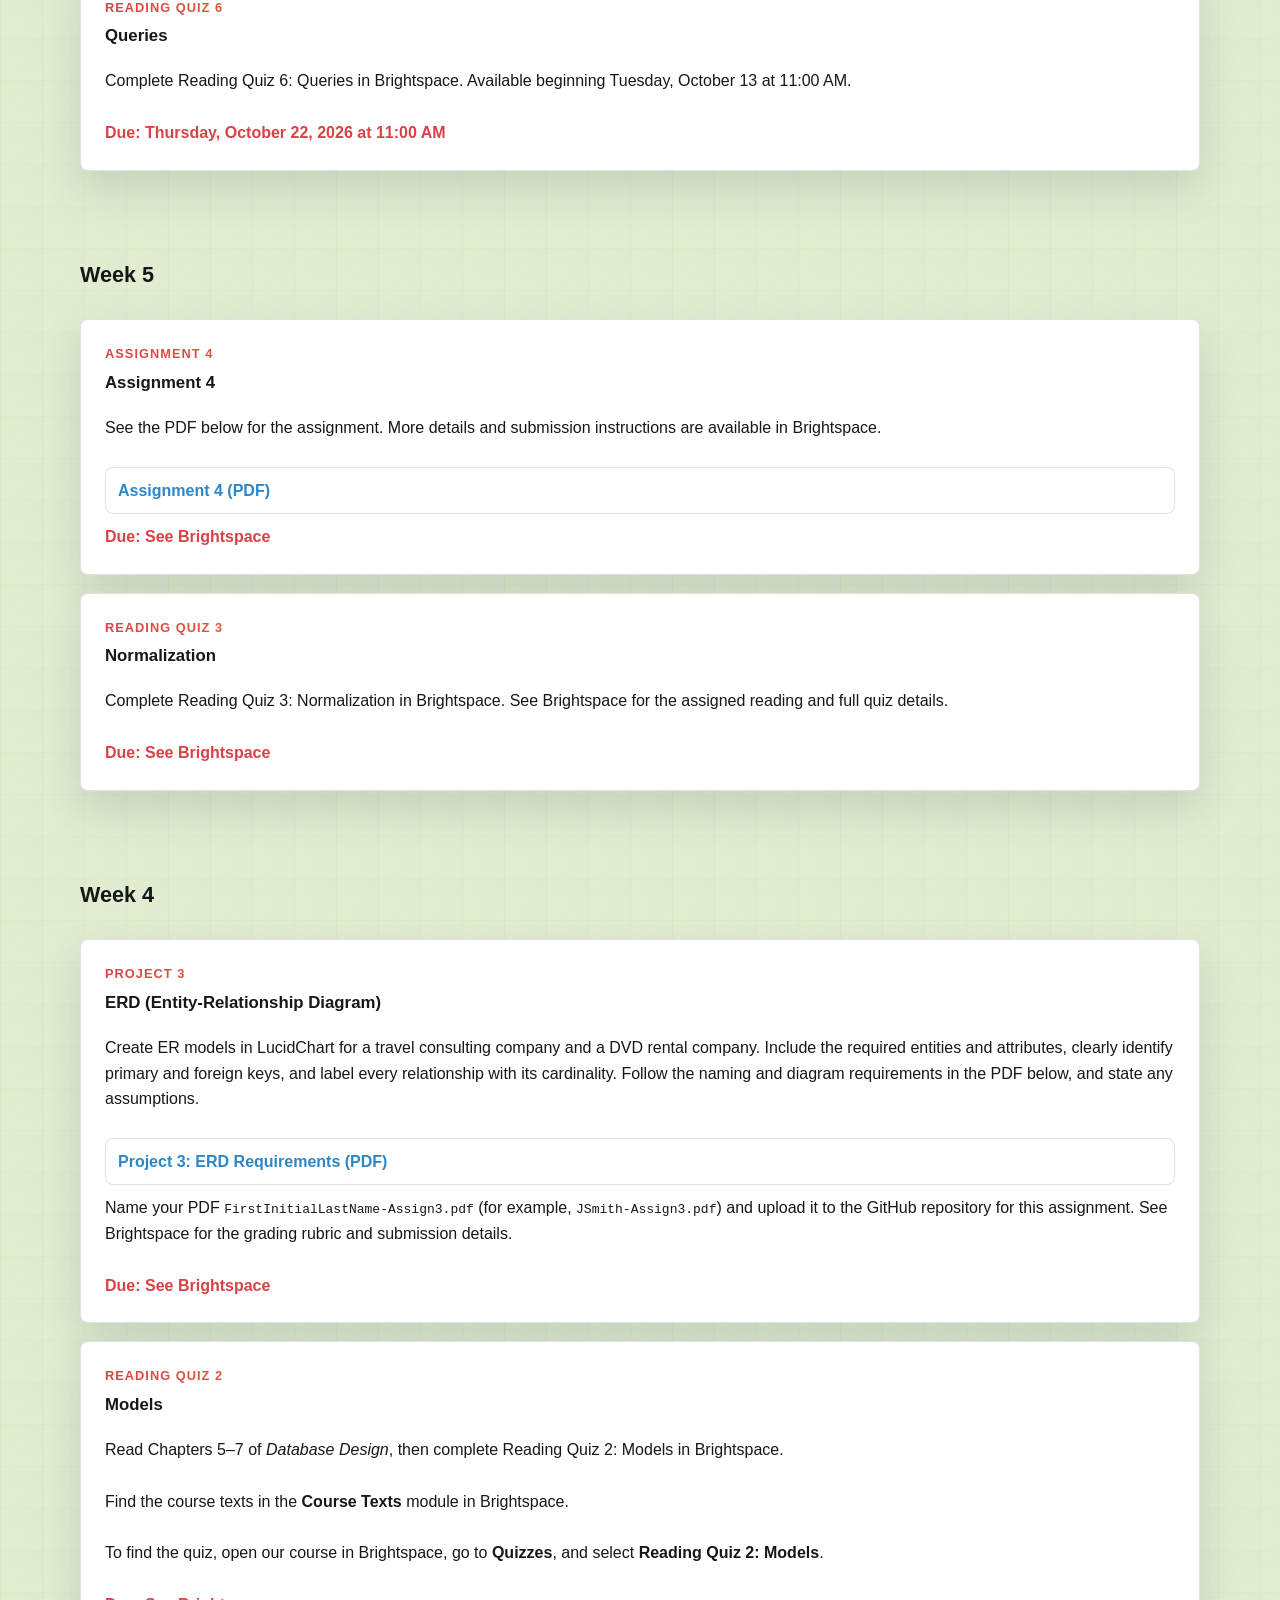
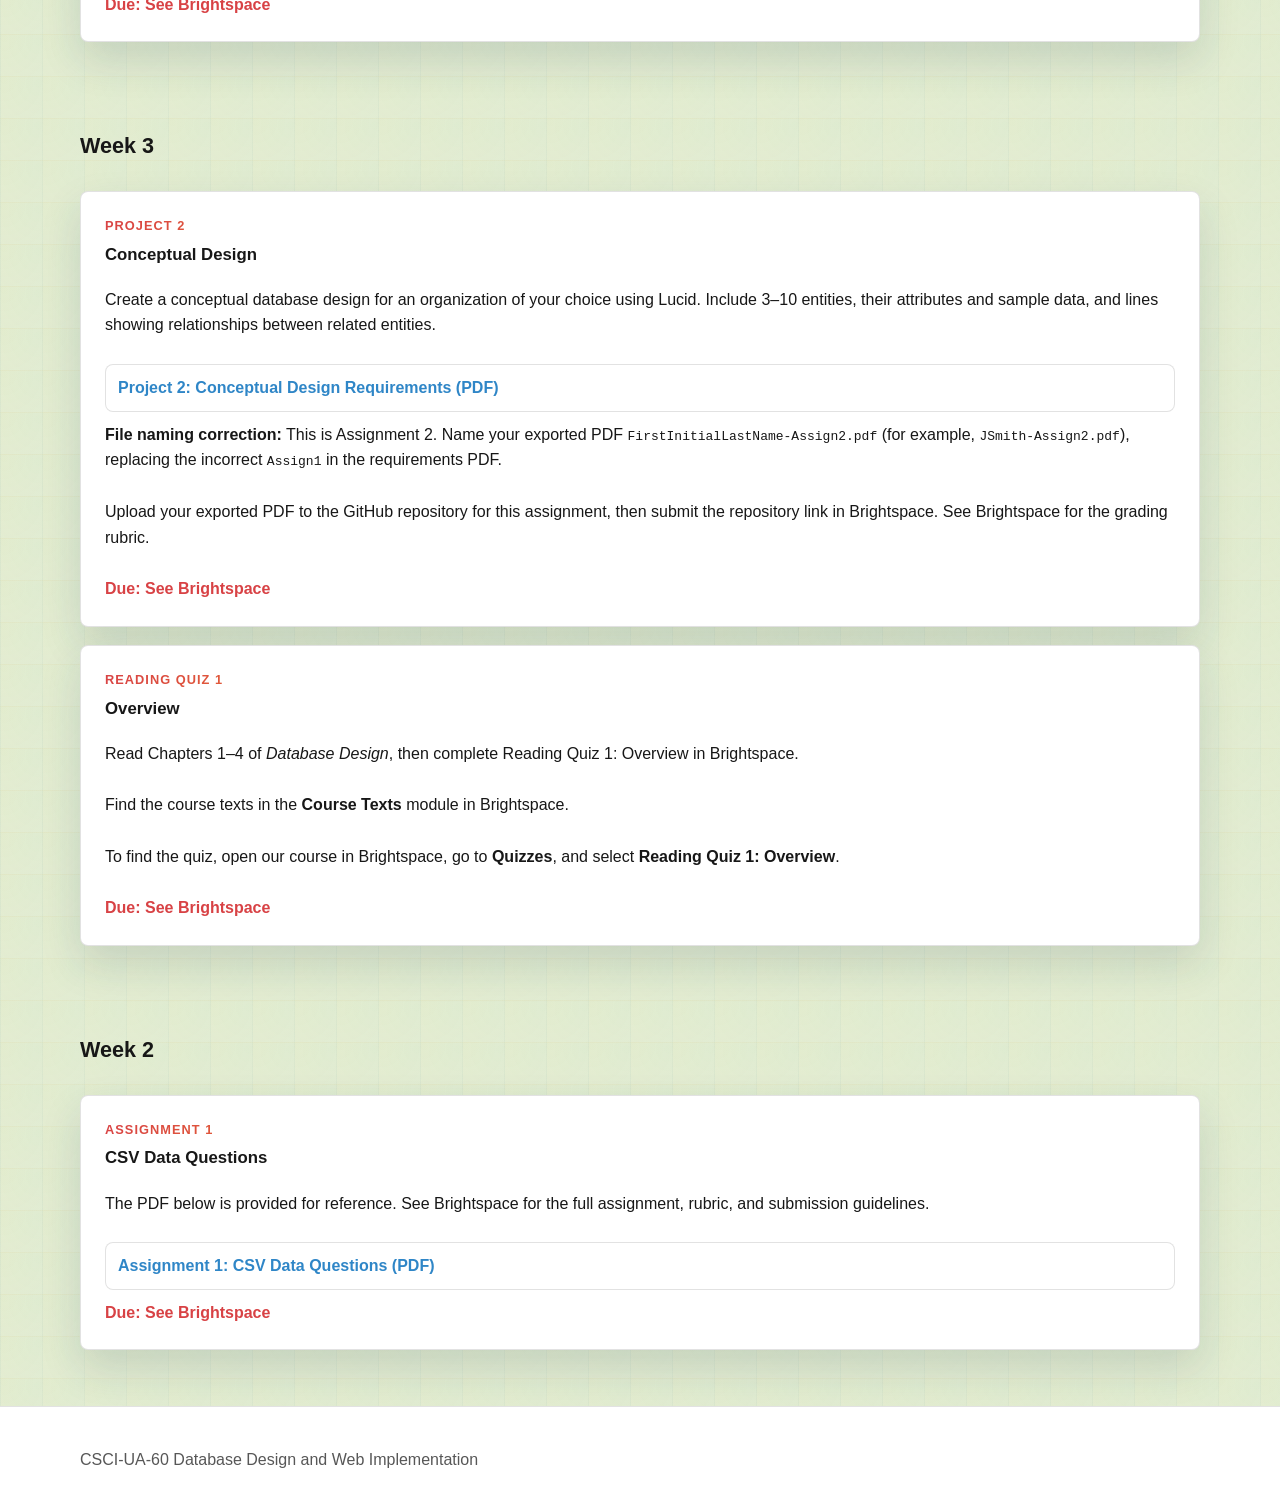
==== commit 8e829406: "Add SQL wrap-up and midterm review workshops" ====
--- a/assignments.html
+++ b/assignments.html
@@ -36,11 +36,22 @@
       <h2 id="weeks-7-8-heading">Weeks 7–8</h2>
       <article class="panel assignment">
         <div>
-          <p class="tag">Before the Midterm</p>
-          <h3>Reading Quizzes and In-Class Practice</h3>
+          <p class="tag">Week 8 · Class 14</p>
+          <h3>Introductory SQL Wrap-Up and Midterm Review</h3>
         </div>
         <p>Before the exam, focus on the assigned readings and Reading Quizzes 4–6.</p>
-        <p>Class sessions will supplement the readings with hands-on SQL practice and exercises that connect normalization decisions to relational schemas.</p>
+        <p>In Class 14, we will resume the Class 13 DML presentation at slide 7. We will cover <code>UPDATE</code> and <code>DELETE</code>, then practice retrieving and filtering records with <code>SELECT</code> and <code>WHERE</code> before introducing <code>JOIN</code>. This material, together with normalization and DDL, will be reviewed for the midterm.</p>
+        <p><a href="notes.html#week-8-class-14">View the Class 14 notes and materials</a>.</p>
+      </article>
+
+      <article class="panel assignment">
+        <div>
+          <p class="tag">Week 8 · Class 15</p>
+          <h3>Midterm Review Workshop</h3>
+        </div>
+        <p>Begin with music data stored as a Python list of dictionaries, identify the structure and repeated data, then analyze the composer/tune ERD for keys, cardinality, and normal form. Continue by creating and populating the tables and practicing the DDL, DML, filtering, joins, and updates covered on the midterm.</p>
+        <p><a href="https://edstem.org/us/courses/105050/workspaces/p51dWtWdWSoIzqgTLicw5dyoEVkQ9aVo" target="_blank" rel="noopener noreferrer">Fork the Class 15 starter workspace</a>, complete the workshop in your own copy, and share it with the instructor at the end of class.</p>
+        <p><a href="notes.html#week-8-class-15">View the Class 15 workshop</a>.</p>
       </article>
 
       <article class="panel assignment">
